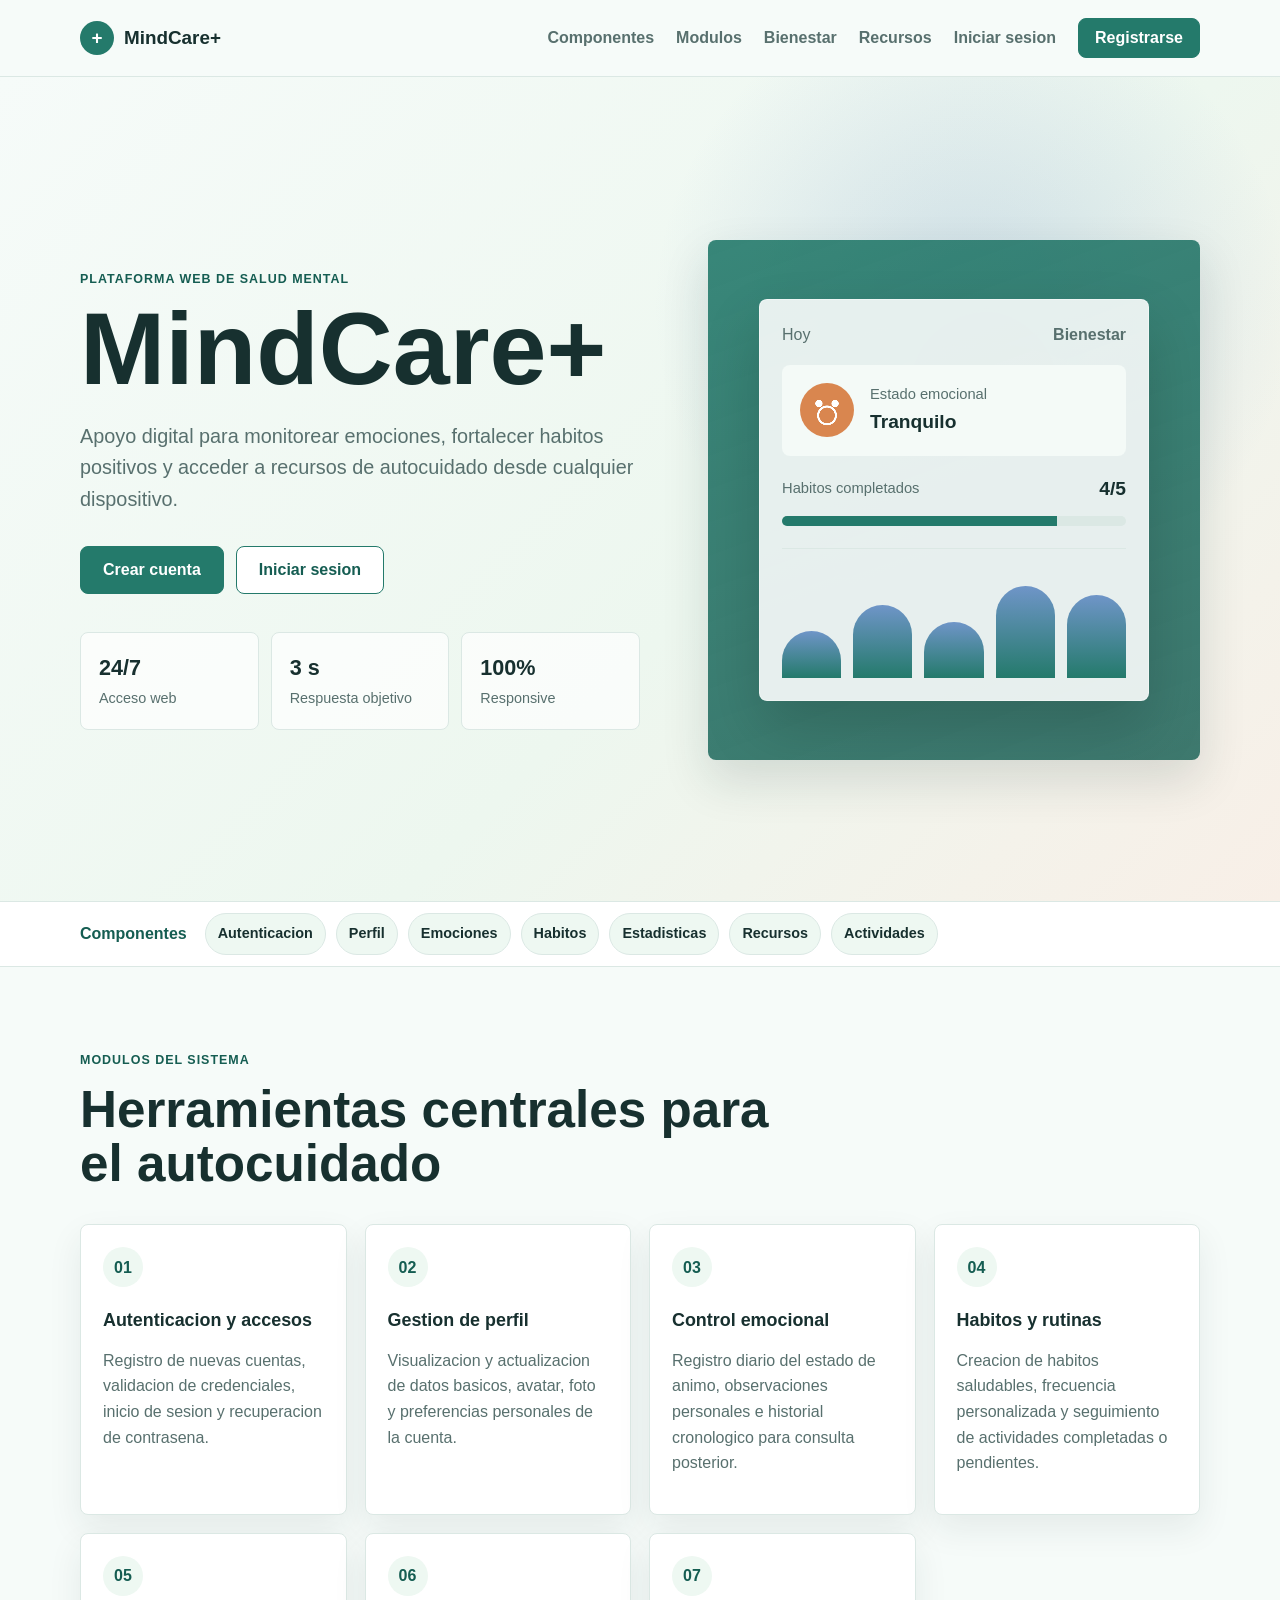
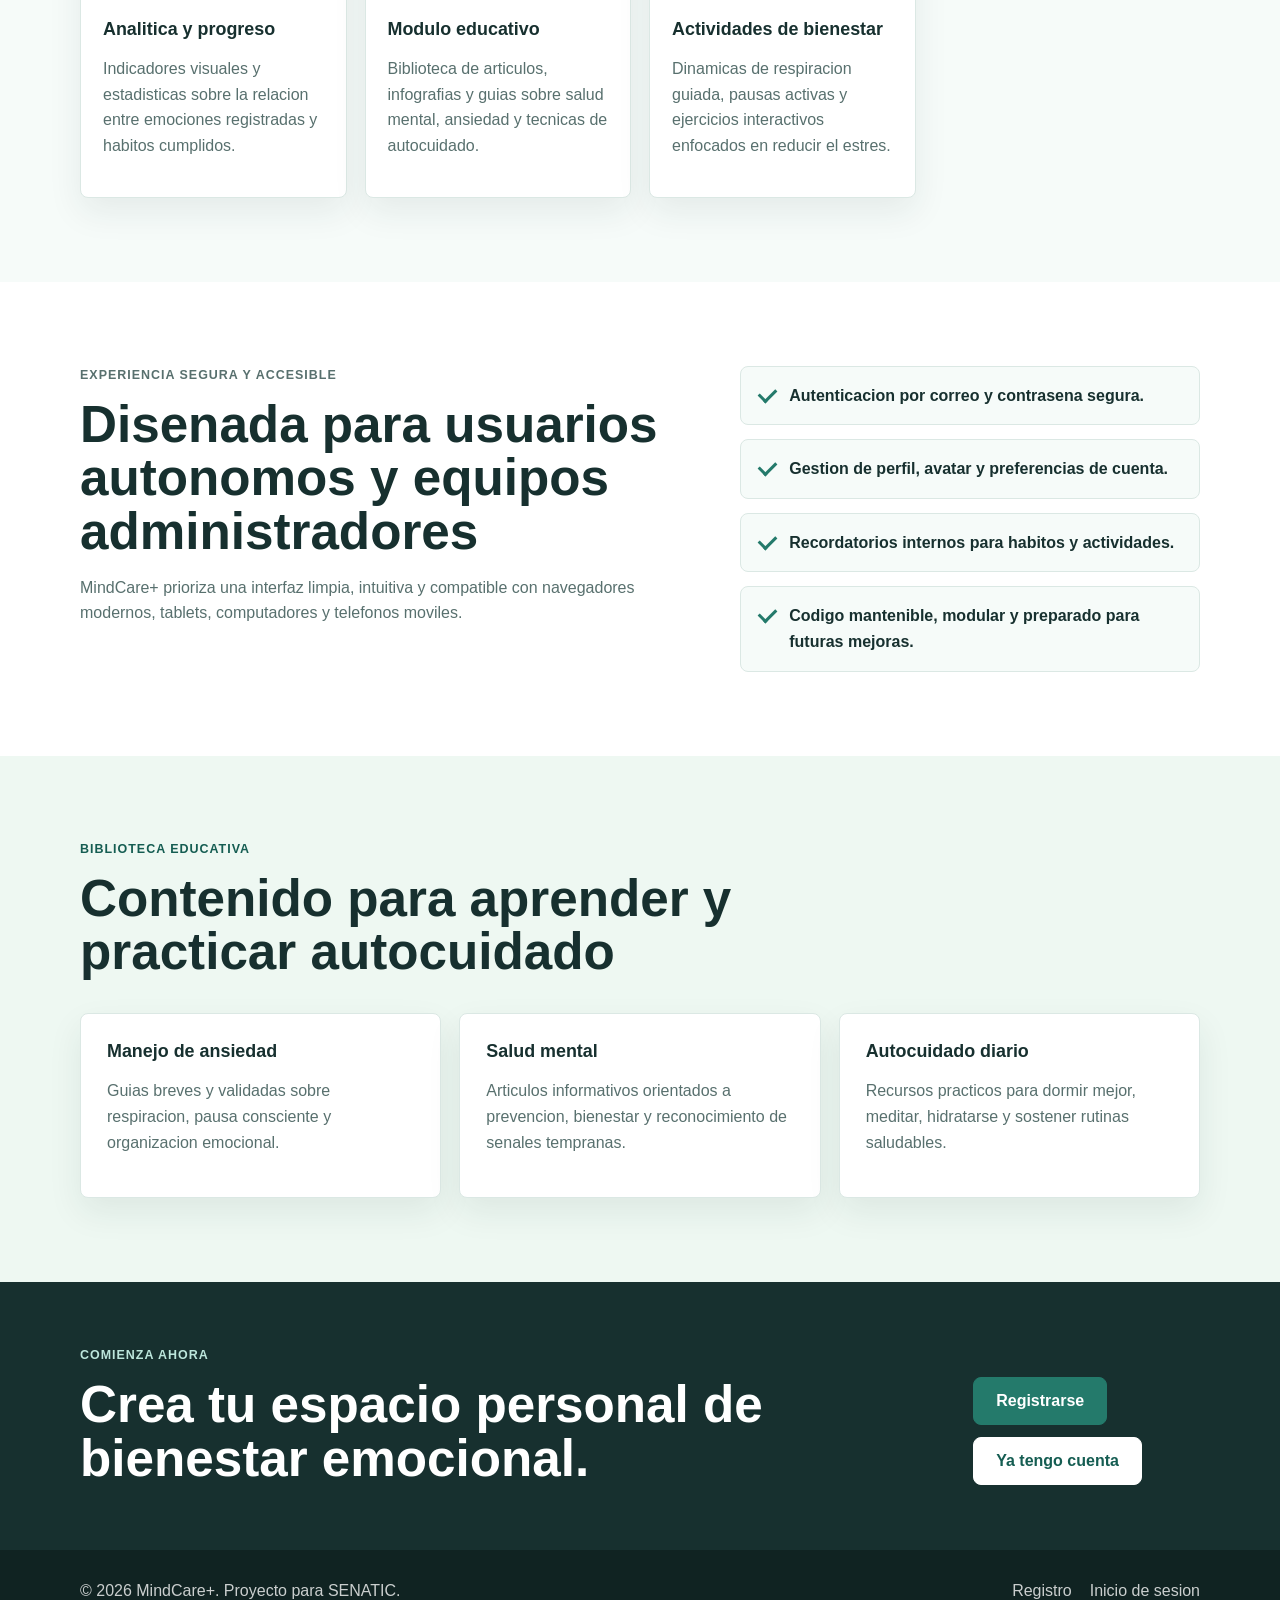
==== index.html @ 7b3a428c "initial commited" ====
<!DOCTYPE html>
<html lang="es">
<head>
  <meta charset="UTF-8">
  <meta name="viewport" content="width=device-width, initial-scale=1.0">
  <meta name="description" content="MindCare+ es una plataforma web para seguimiento emocional, habitos saludables, actividades de bienestar y recursos educativos.">
  <title>MindCare+ | Bienestar emocional</title>
  <link rel="stylesheet" href="styles.css">
</head>
<body>
  <a class="skip-link" href="#contenido">Saltar al contenido principal</a>

  <header class="site-header">
    <nav class="nav container" aria-label="Navegacion principal">
      <a class="brand" href="index.html" aria-label="MindCare+ inicio">
        <span class="brand-mark" aria-hidden="true">+</span>
        <span>MindCare+</span>
      </a>

      <button class="nav-toggle" type="button" aria-expanded="false" aria-controls="nav-menu">
        <span class="sr-only">Abrir menu</span>
        <span aria-hidden="true"></span>
        <span aria-hidden="true"></span>
        <span aria-hidden="true"></span>
      </button>

      <div class="nav-menu" id="nav-menu">
        <a href="#componentes">Componentes</a>
        <a href="#modulos">Modulos</a>
        <a href="#bienestar">Bienestar</a>
        <a href="#recursos">Recursos</a>
        <a class="nav-login" href="login.html">Iniciar sesion</a>
        <a class="button button-small" href="registro.html">Registrarse</a>
      </div>
    </nav>
  </header>

  <main id="contenido">
    <section class="hero">
      <div class="container hero-grid">
        <div class="hero-copy">
          <p class="eyebrow">Plataforma web de salud mental</p>
          <h1>MindCare+</h1>
          <p class="hero-lead">Apoyo digital para monitorear emociones, fortalecer habitos positivos y acceder a recursos de autocuidado desde cualquier dispositivo.</p>
          <div class="hero-actions" aria-label="Acciones principales">
            <a class="button" href="registro.html">Crear cuenta</a>
            <a class="button button-secondary" href="login.html">Iniciar sesion</a>
          </div>
          <dl class="trust-list" aria-label="Caracteristicas clave">
            <div>
              <dt>24/7</dt>
              <dd>Acceso web</dd>
            </div>
            <div>
              <dt>3 s</dt>
              <dd>Respuesta objetivo</dd>
            </div>
            <div>
              <dt>100%</dt>
              <dd>Responsive</dd>
            </div>
          </dl>
        </div>

        <div class="hero-visual" role="img" aria-label="Panel de seguimiento emocional y habitos saludables de MindCare+">
          <div class="wellness-panel">
            <div class="panel-top">
              <span>Hoy</span>
              <strong>Bienestar</strong>
            </div>
            <div class="mood-card">
              <span class="mood-icon" aria-hidden="true"></span>
              <div>
                <p>Estado emocional</p>
                <strong>Tranquilo</strong>
              </div>
            </div>
            <div class="progress-block">
              <div>
                <span>Habitos completados</span>
                <strong>4/5</strong>
              </div>
              <div class="progress-track" aria-hidden="true">
                <span></span>
              </div>
            </div>
            <div class="mini-chart" aria-hidden="true">
              <span style="height: 42%"></span>
              <span style="height: 65%"></span>
              <span style="height: 50%"></span>
              <span style="height: 82%"></span>
              <span style="height: 74%"></span>
            </div>
          </div>
        </div>
      </div>
    </section>

    <section class="component-bar" aria-label="Navegacion a componentes">
      <div class="container component-bar-inner">
        <strong>Componentes</strong>
        <nav aria-label="Enlaces a componentes del sistema">
          <a href="#autenticacion">Autenticacion</a>
          <a href="#perfil">Perfil</a>
          <a href="#emociones">Emociones</a>
          <a href="#habitos">Habitos</a>
          <a href="#estadisticas">Estadisticas</a>
          <a href="#componente-recursos">Recursos</a>
          <a href="#actividades">Actividades</a>
        </nav>
      </div>
    </section>

    <section class="section" id="modulos" aria-labelledby="modulos-title">
      <div class="container">
        <div class="section-heading">
          <p class="eyebrow">Modulos del sistema</p>
          <h2 id="modulos-title">Herramientas centrales para el autocuidado</h2>
        </div>

        <div class="feature-grid" id="componentes">
          <article class="feature-card" id="autenticacion">
            <span class="feature-icon" aria-hidden="true">01</span>
            <h3>Autenticacion y accesos</h3>
            <p>Registro de nuevas cuentas, validacion de credenciales, inicio de sesion y recuperacion de contrasena.</p>
          </article>
          <article class="feature-card" id="perfil">
            <span class="feature-icon" aria-hidden="true">02</span>
            <h3>Gestion de perfil</h3>
            <p>Visualizacion y actualizacion de datos basicos, avatar, foto y preferencias personales de la cuenta.</p>
          </article>
          <article class="feature-card" id="emociones">
            <span class="feature-icon" aria-hidden="true">03</span>
            <h3>Control emocional</h3>
            <p>Registro diario del estado de animo, observaciones personales e historial cronologico para consulta posterior.</p>
          </article>
          <article class="feature-card" id="habitos">
            <span class="feature-icon" aria-hidden="true">04</span>
            <h3>Habitos y rutinas</h3>
            <p>Creacion de habitos saludables, frecuencia personalizada y seguimiento de actividades completadas o pendientes.</p>
          </article>
          <article class="feature-card" id="estadisticas">
            <span class="feature-icon" aria-hidden="true">05</span>
            <h3>Analitica y progreso</h3>
            <p>Indicadores visuales y estadisticas sobre la relacion entre emociones registradas y habitos cumplidos.</p>
          </article>
          <article class="feature-card" id="componente-recursos">
            <span class="feature-icon" aria-hidden="true">06</span>
            <h3>Modulo educativo</h3>
            <p>Biblioteca de articulos, infografias y guias sobre salud mental, ansiedad y tecnicas de autocuidado.</p>
          </article>
          <article class="feature-card" id="actividades">
            <span class="feature-icon" aria-hidden="true">07</span>
            <h3>Actividades de bienestar</h3>
            <p>Dinamicas de respiracion guiada, pausas activas y ejercicios interactivos enfocados en reducir el estres.</p>
          </article>
        </div>
      </div>
    </section>

    <section class="section split-section" id="bienestar" aria-labelledby="bienestar-title">
      <div class="container split-grid">
        <div>
          <p class="eyebrow">Experiencia segura y accesible</p>
          <h2 id="bienestar-title">Disenada para usuarios autonomos y equipos administradores</h2>
          <p>MindCare+ prioriza una interfaz limpia, intuitiva y compatible con navegadores modernos, tablets, computadores y telefonos moviles.</p>
        </div>

        <ul class="check-list">
          <li>Autenticacion por correo y contrasena segura.</li>
          <li>Gestion de perfil, avatar y preferencias de cuenta.</li>
          <li>Recordatorios internos para habitos y actividades.</li>
          <li>Codigo mantenible, modular y preparado para futuras mejoras.</li>
        </ul>
      </div>
    </section>

    <section class="section resources-section" id="recursos" aria-labelledby="recursos-title">
      <div class="container">
        <div class="section-heading">
          <p class="eyebrow">Biblioteca educativa</p>
          <h2 id="recursos-title">Contenido para aprender y practicar autocuidado</h2>
        </div>

        <div class="resource-grid">
          <article>
            <h3>Manejo de ansiedad</h3>
            <p>Guias breves y validadas sobre respiracion, pausa consciente y organizacion emocional.</p>
          </article>
          <article>
            <h3>Salud mental</h3>
            <p>Articulos informativos orientados a prevencion, bienestar y reconocimiento de senales tempranas.</p>
          </article>
          <article>
            <h3>Autocuidado diario</h3>
            <p>Recursos practicos para dormir mejor, meditar, hidratarse y sostener rutinas saludables.</p>
          </article>
        </div>
      </div>
    </section>

    <section class="cta-section" aria-labelledby="cta-title">
      <div class="container cta-inner">
        <div>
          <p class="eyebrow">Comienza ahora</p>
          <h2 id="cta-title">Crea tu espacio personal de bienestar emocional.</h2>
        </div>
        <div class="cta-actions">
          <a class="button" href="registro.html">Registrarse</a>
          <a class="button button-secondary" href="login.html">Ya tengo cuenta</a>
        </div>
      </div>
    </section>
  </main>

  <footer class="site-footer">
    <div class="container footer-inner">
      <p>&copy; <span id="year">2026</span> MindCare+. Proyecto para SENATIC.</p>
      <nav aria-label="Enlaces secundarios">
        <a href="registro.html">Registro</a>
        <a href="login.html">Inicio de sesion</a>
      </nav>
    </div>
  </footer>

  <script src="script.js"></script>
</body>
</html>
---- styles.css ----
:root {
  --bg: #f6fbf9;
  --surface: #ffffff;
  --surface-soft: #eef8f2;
  --ink: #17302f;
  --muted: #58706e;
  --primary: #247a6b;
  --primary-dark: #155d52;
  --accent: #d9864f;
  --blue: #6f95c8;
  --line: #dbe8e4;
  --shadow: 0 20px 48px rgba(23, 48, 47, 0.14);
  --radius: 8px;
  --max: 1120px;
}

* {
  box-sizing: border-box;
}

html {
  scroll-behavior: smooth;
  scroll-padding-top: 132px;
}

body {
  margin: 0;
  background: var(--bg);
  color: var(--ink);
  font-family: Arial, Helvetica, sans-serif;
  line-height: 1.6;
}

body.nav-open {
  overflow: hidden;
}

img,
svg {
  display: block;
  max-width: 100%;
}

a {
  color: inherit;
  text-decoration: none;
}

a:focus-visible,
button:focus-visible,
input:focus-visible {
  outline: 3px solid rgba(217, 134, 79, 0.65);
  outline-offset: 3px;
}

.container {
  width: min(100% - 32px, var(--max));
  margin-inline: auto;
}

.skip-link {
  position: absolute;
  left: 16px;
  top: -80px;
  z-index: 100;
  background: var(--ink);
  color: #fff;
  padding: 10px 14px;
  border-radius: var(--radius);
}

.skip-link:focus {
  top: 16px;
}

.sr-only {
  position: absolute;
  width: 1px;
  height: 1px;
  padding: 0;
  margin: -1px;
  overflow: hidden;
  clip: rect(0, 0, 0, 0);
  white-space: nowrap;
  border: 0;
}

.site-header {
  position: sticky;
  top: 0;
  z-index: 20;
  background: rgba(246, 251, 249, 0.92);
  border-bottom: 1px solid var(--line);
  backdrop-filter: blur(14px);
}

.nav {
  min-height: 76px;
  display: flex;
  align-items: center;
  justify-content: space-between;
  gap: 24px;
}

.brand {
  display: inline-flex;
  align-items: center;
  gap: 10px;
  font-size: 1.18rem;
  font-weight: 800;
  letter-spacing: 0;
}

.brand-mark {
  width: 34px;
  height: 34px;
  display: grid;
  place-items: center;
  border-radius: 50%;
  background: var(--primary);
  color: #fff;
  font-weight: 800;
}

.nav-menu {
  display: flex;
  align-items: center;
  gap: 22px;
  color: var(--muted);
  font-weight: 700;
}

.nav-menu a:hover {
  color: var(--primary-dark);
}

.nav-toggle {
  display: none;
  width: 44px;
  height: 44px;
  border: 1px solid var(--line);
  border-radius: var(--radius);
  background: var(--surface);
  padding: 10px;
}

.nav-toggle span:not(.sr-only) {
  display: block;
  height: 2px;
  margin: 5px 0;
  background: var(--ink);
}

.button {
  display: inline-flex;
  align-items: center;
  justify-content: center;
  min-height: 48px;
  padding: 0 22px;
  border: 1px solid var(--primary);
  border-radius: var(--radius);
  background: var(--primary);
  color: #fff;
  font-weight: 800;
  line-height: 1;
  cursor: pointer;
  transition: transform 180ms ease, box-shadow 180ms ease, background 180ms ease;
}

.button:hover {
  background: var(--primary-dark);
  transform: translateY(-1px);
  box-shadow: 0 10px 24px rgba(36, 122, 107, 0.22);
}

.button-small {
  min-height: 40px;
  padding-inline: 16px;
}

.button-secondary {
  background: #fff;
  color: var(--primary-dark);
}

.button-secondary:hover {
  background: var(--surface-soft);
}

.hero {
  min-height: calc(100vh - 76px);
  display: flex;
  align-items: center;
  padding: 64px 0 42px;
  background:
    radial-gradient(circle at 76% 28%, rgba(111, 149, 200, 0.26), transparent 28%),
    linear-gradient(135deg, #f6fbf9 0%, #edf7ef 58%, #f8efe7 100%);
}

.hero-grid {
  display: grid;
  grid-template-columns: minmax(0, 1fr) minmax(320px, 0.86fr);
  align-items: center;
  gap: 56px;
}

.eyebrow {
  margin: 0 0 12px;
  color: var(--primary-dark);
  font-size: 0.78rem;
  font-weight: 900;
  letter-spacing: 0.08em;
  text-transform: uppercase;
}

h1,
h2,
h3,
p {
  overflow-wrap: anywhere;
}

h1 {
  margin: 0;
  font-size: clamp(3rem, 8vw, 6.5rem);
  line-height: 0.92;
  letter-spacing: 0;
}

h2 {
  margin: 0;
  font-size: clamp(2rem, 4vw, 3.2rem);
  line-height: 1.05;
  letter-spacing: 0;
}

h3 {
  margin: 0 0 10px;
  font-size: 1.12rem;
  line-height: 1.25;
  letter-spacing: 0;
}

.hero-lead {
  max-width: 620px;
  margin: 24px 0 0;
  color: var(--muted);
  font-size: clamp(1.05rem, 2vw, 1.24rem);
}

.hero-actions,
.cta-actions {
  display: flex;
  flex-wrap: wrap;
  gap: 12px;
  margin-top: 30px;
}

.trust-list {
  display: grid;
  grid-template-columns: repeat(3, minmax(0, 1fr));
  gap: 12px;
  max-width: 560px;
  margin: 38px 0 0;
}

.trust-list div {
  padding: 18px;
  border: 1px solid var(--line);
  border-radius: var(--radius);
  background: rgba(255, 255, 255, 0.7);
}

.trust-list dt {
  font-size: 1.35rem;
  font-weight: 900;
}

.trust-list dd {
  margin: 2px 0 0;
  color: var(--muted);
  font-size: 0.9rem;
}

.hero-visual {
  min-height: 520px;
  display: grid;
  place-items: center;
  border-radius: var(--radius);
  background:
    linear-gradient(160deg, rgba(36, 122, 107, 0.9), rgba(21, 93, 82, 0.82)),
    url("data:image/svg+xml,%3Csvg xmlns='http://www.w3.org/2000/svg' viewBox='0 0 900 900'%3E%3Cpath fill='%23ffffff' fill-opacity='.14' d='M153 485c84 145 260 232 413 189 148-42 239-200 186-333C701 212 527 146 370 196 209 247 73 348 153 485Z'/%3E%3Cpath fill='%23d9864f' fill-opacity='.25' d='M526 135c61 29 94 99 73 157-21 59-94 98-158 76-65-22-106-102-80-163 25-60 105-99 165-70Z'/%3E%3C/svg%3E");
  background-size: cover;
  box-shadow: var(--shadow);
  overflow: hidden;
}

.component-bar {
  position: sticky;
  top: 76px;
  z-index: 15;
  border-block: 1px solid var(--line);
  background: rgba(255, 255, 255, 0.94);
  backdrop-filter: blur(12px);
}

.component-bar-inner {
  display: flex;
  align-items: center;
  gap: 18px;
  min-height: 64px;
}

.component-bar strong {
  color: var(--primary-dark);
  white-space: nowrap;
}

.component-bar nav {
  display: flex;
  align-items: center;
  gap: 10px;
  overflow-x: auto;
  padding: 10px 0;
  scrollbar-width: thin;
}

.component-bar a {
  flex: 0 0 auto;
  padding: 8px 12px;
  border: 1px solid var(--line);
  border-radius: 999px;
  background: var(--surface-soft);
  color: var(--ink);
  font-size: 0.9rem;
  font-weight: 800;
}

.component-bar a:hover {
  border-color: rgba(36, 122, 107, 0.35);
  background: #fff;
  color: var(--primary-dark);
}

.wellness-panel {
  width: min(86%, 390px);
  padding: 22px;
  border: 1px solid rgba(255, 255, 255, 0.38);
  border-radius: var(--radius);
  background: rgba(255, 255, 255, 0.88);
  box-shadow: 0 28px 60px rgba(0, 0, 0, 0.16);
}

.panel-top,
.mood-card,
.progress-block > div:first-child {
  display: flex;
  align-items: center;
  justify-content: space-between;
  gap: 16px;
}

.panel-top {
  margin-bottom: 18px;
  color: var(--muted);
}

.mood-card {
  justify-content: flex-start;
  padding: 18px;
  border-radius: var(--radius);
  background: #f4faf7;
}

.mood-card p,
.progress-block span {
  margin: 0;
  color: var(--muted);
  font-size: 0.92rem;
}

.mood-card strong,
.progress-block strong {
  color: var(--ink);
  font-size: 1.2rem;
}

.mood-icon {
  width: 54px;
  height: 54px;
  flex: 0 0 auto;
  border-radius: 50%;
  background:
    radial-gradient(circle at 35% 38%, #fff 0 7%, transparent 8%),
    radial-gradient(circle at 65% 38%, #fff 0 7%, transparent 8%),
    radial-gradient(circle at 50% 60%, transparent 0 18%, #fff 19% 23%, transparent 24%),
    var(--accent);
}

.progress-block {
  margin-top: 18px;
}

.progress-track {
  height: 10px;
  margin-top: 12px;
  border-radius: 999px;
  background: #dbe8e4;
  overflow: hidden;
}

.progress-track span {
  display: block;
  width: 80%;
  height: 100%;
  background: var(--primary);
}

.mini-chart {
  height: 130px;
  display: grid;
  grid-template-columns: repeat(5, 1fr);
  align-items: end;
  gap: 12px;
  margin-top: 22px;
  padding-top: 16px;
  border-top: 1px solid var(--line);
}

.mini-chart span {
  border-radius: 999px 999px 4px 4px;
  background: linear-gradient(180deg, var(--blue), var(--primary));
}

.section {
  padding: 84px 0;
}

.section-heading {
  max-width: 720px;
  margin-bottom: 34px;
}

.feature-grid,
.resource-grid {
  display: grid;
  grid-template-columns: repeat(4, minmax(0, 1fr));
  gap: 18px;
}

.feature-card,
#componentes,
#autenticacion,
#perfil,
#emociones,
#habitos,
#estadisticas,
#componente-recursos,
#actividades,
#recursos {
  scroll-margin-top: 156px;
}

.feature-card,
.resource-grid article,
.auth-card {
  border: 1px solid var(--line);
  border-radius: var(--radius);
  background: var(--surface);
  box-shadow: 0 14px 34px rgba(23, 48, 47, 0.08);
}

.feature-card {
  padding: 22px;
}

.feature-card p,
.resource-grid p,
.split-grid p,
.auth-alt {
  color: var(--muted);
}

.feature-icon {
  display: inline-grid;
  place-items: center;
  width: 40px;
  height: 40px;
  margin-bottom: 22px;
  border-radius: 50%;
  background: var(--surface-soft);
  color: var(--primary-dark);
  font-weight: 900;
}

.split-section {
  background: #fff;
}

.split-grid {
  display: grid;
  grid-template-columns: minmax(0, 0.92fr) minmax(280px, 0.7fr);
  gap: 56px;
  align-items: start;
}

.check-list {
  display: grid;
  gap: 14px;
  margin: 0;
  padding: 0;
  list-style: none;
}

.check-list li {
  position: relative;
  padding: 16px 16px 16px 48px;
  border: 1px solid var(--line);
  border-radius: var(--radius);
  background: var(--bg);
  font-weight: 700;
}

.check-list li::before {
  content: "";
  position: absolute;
  left: 18px;
  top: 21px;
  width: 14px;
  height: 8px;
  border-left: 3px solid var(--primary);
  border-bottom: 3px solid var(--primary);
  transform: rotate(-45deg);
}

.resources-section {
  background: var(--surface-soft);
}

.resource-grid {
  grid-template-columns: repeat(3, minmax(0, 1fr));
}

.resource-grid article {
  padding: 26px;
}

.cta-section {
  padding: 64px 0;
  background: var(--ink);
  color: #fff;
}

.cta-inner {
  display: flex;
  align-items: center;
  justify-content: space-between;
  gap: 24px;
}

.cta-section .eyebrow {
  color: #bce6dc;
}

.cta-section .button-secondary {
  border-color: #fff;
}

.site-footer {
  padding: 28px 0;
  background: #102322;
  color: rgba(255, 255, 255, 0.78);
}

.footer-inner {
  display: flex;
  justify-content: space-between;
  gap: 18px;
  flex-wrap: wrap;
}

.footer-inner p {
  margin: 0;
}

.footer-inner nav {
  display: flex;
  gap: 18px;
}

.auth-page {
  min-height: 100vh;
  display: grid;
  place-items: center;
  padding: 32px 16px;
  background:
    radial-gradient(circle at 20% 20%, rgba(217, 134, 79, 0.2), transparent 26%),
    linear-gradient(135deg, #f6fbf9, #e9f6f2);
}

.auth-card {
  width: min(100%, 460px);
  padding: 30px;
}

.auth-brand {
  margin-bottom: 28px;
}

.auth-card h1 {
  font-size: 2.2rem;
  line-height: 1.1;
  margin-bottom: 22px;
}

.auth-form {
  display: grid;
  gap: 10px;
}

.auth-form label {
  font-weight: 800;
}

.auth-form input {
  width: 100%;
  min-height: 48px;
  margin-bottom: 8px;
  border: 1px solid var(--line);
  border-radius: var(--radius);
  padding: 0 14px;
  color: var(--ink);
  font: inherit;
}

.auth-form input[aria-invalid="true"] {
  border-color: #b3473d;
  background: #fff7f6;
}

.form-message {
  min-height: 24px;
  margin: 4px 0 0;
  color: var(--primary-dark);
  font-weight: 700;
}

.form-message.is-error {
  color: #b3473d;
}

.auth-alt {
  margin: 22px 0 0;
}

.auth-alt a {
  color: var(--primary-dark);
  font-weight: 900;
  text-decoration: underline;
  text-underline-offset: 4px;
}

@media (max-width: 900px) {
  .nav-toggle {
    display: block;
  }

  .nav-menu {
    position: fixed;
    inset: 76px 16px auto;
    display: grid;
    gap: 8px;
    padding: 18px;
    border: 1px solid var(--line);
    border-radius: var(--radius);
    background: #fff;
    box-shadow: var(--shadow);
    transform: translateY(-18px);
    opacity: 0;
    pointer-events: none;
    transition: transform 180ms ease, opacity 180ms ease;
  }

  .nav-menu a {
    padding: 12px;
  }

  .nav-menu.is-open {
    transform: translateY(0);
    opacity: 1;
    pointer-events: auto;
  }

  .component-bar {
    top: 76px;
  }

  .component-bar-inner {
    align-items: flex-start;
    flex-direction: column;
    gap: 4px;
    padding-block: 10px;
  }

  .component-bar nav {
    width: 100%;
  }

  .hero {
    min-height: auto;
    padding-top: 48px;
  }

  .hero-grid,
  .split-grid {
    grid-template-columns: 1fr;
  }

  .hero-visual {
    min-height: 420px;
  }

  .feature-grid {
    grid-template-columns: repeat(2, minmax(0, 1fr));
  }
}

@media (max-width: 640px) {
  .container {
    width: min(100% - 24px, var(--max));
  }

  .hero {
    padding: 36px 0 24px;
  }

  .hero-grid {
    gap: 32px;
  }

  .trust-list,
  .feature-grid,
  .resource-grid {
    grid-template-columns: 1fr;
  }

  .hero-actions,
  .cta-actions,
  .cta-inner,
  .footer-inner {
    align-items: stretch;
    flex-direction: column;
  }

  .button {
    width: 100%;
  }

  .hero-visual {
    min-height: 360px;
  }

  .wellness-panel {
    width: calc(100% - 28px);
  }

  .section {
    padding: 58px 0;
  }

  .auth-card {
    padding: 24px 18px;
  }
}
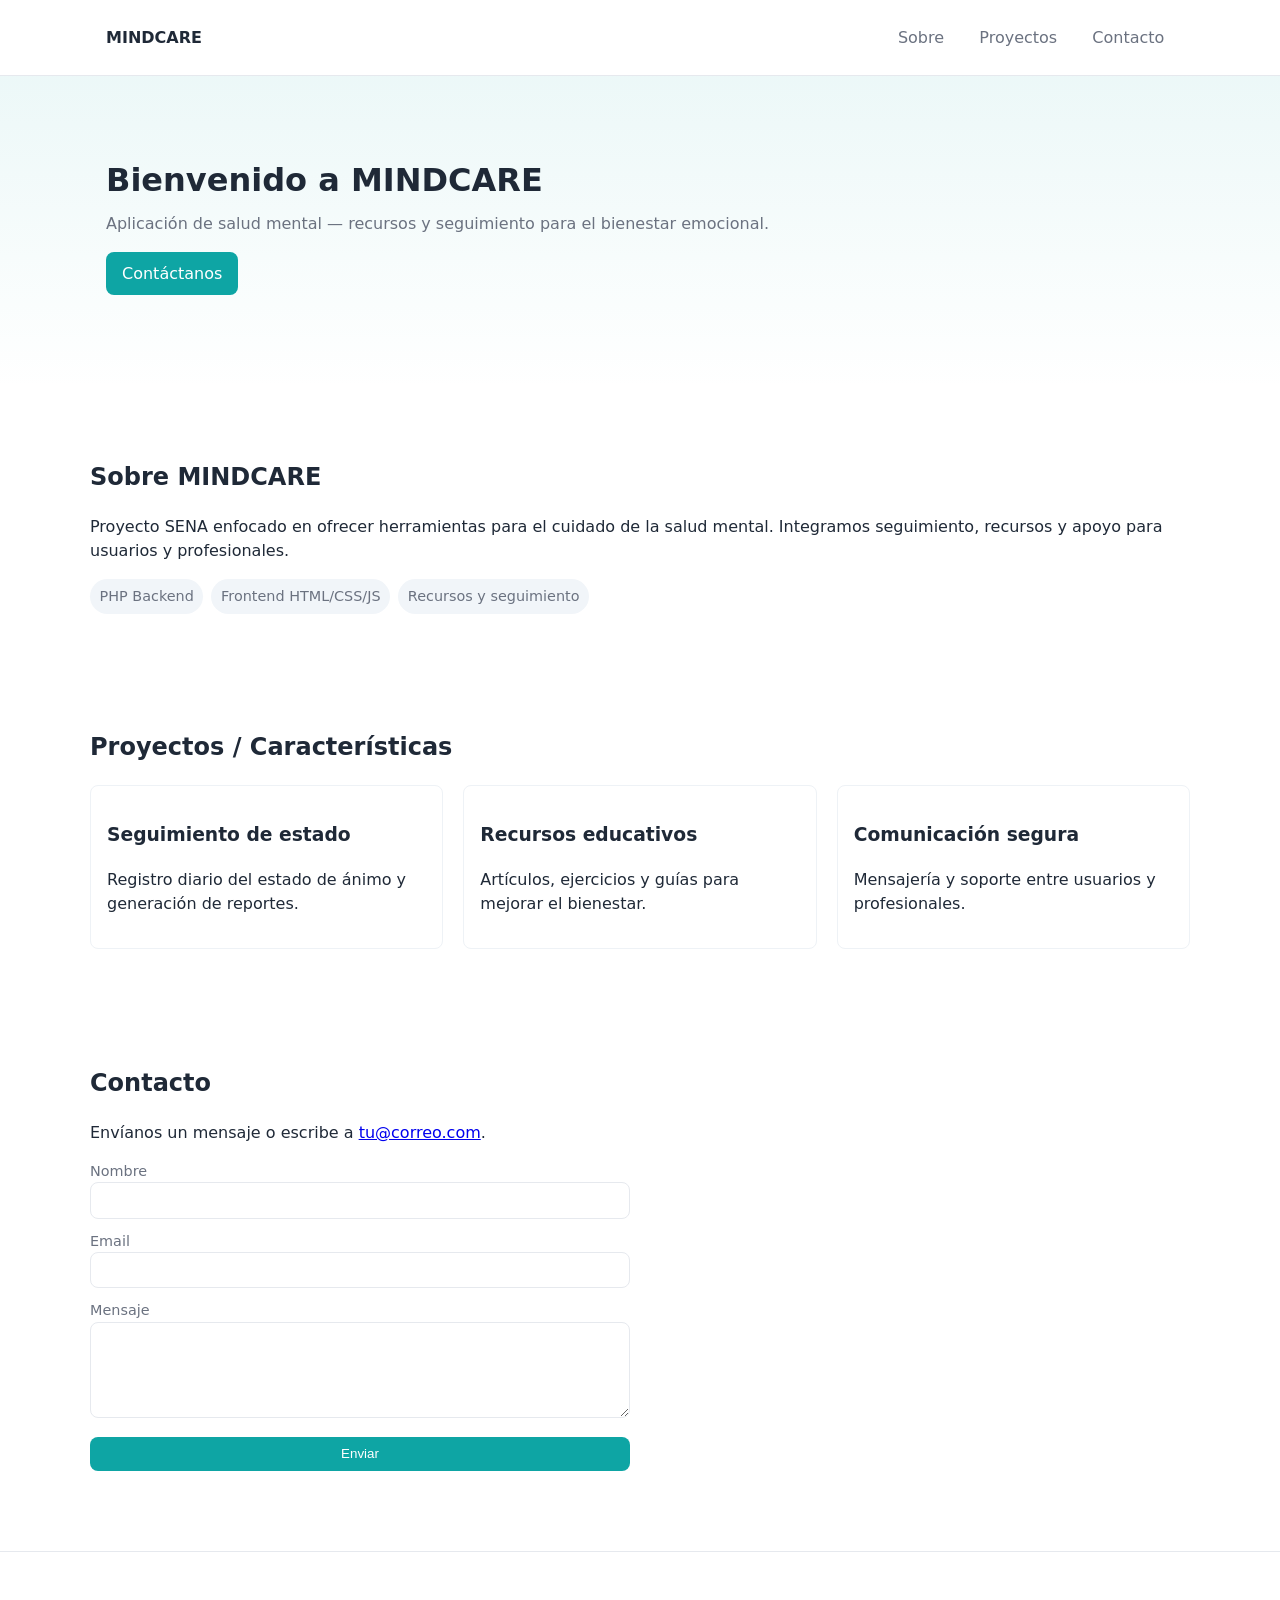
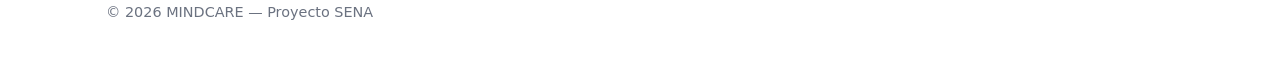
==== commit 19cbccbb: "Añadir plantilla de sitio estático" ====
--- a/index.html
+++ b/index.html
@@ -1,225 +1,87 @@
-<!DOCTYPE html>
+<!doctype html>
 <html lang="es">
 <head>
-  <meta charset="UTF-8">
-  <meta name="viewport" content="width=device-width, initial-scale=1.0">
-  <meta name="description" content="MindCare+ es una plataforma web para seguimiento emocional, habitos saludables, actividades de bienestar y recursos educativos.">
-  <title>MindCare+ | Bienestar emocional</title>
+  <meta charset="utf-8" />
+  <meta name="viewport" content="width=device-width,initial-scale=1" />
+  <title>MINDCARE — Sitio</title>
+  <meta name="description" content="Página de MINDCARE — Aplicación de salud mental" />
   <link rel="stylesheet" href="styles.css">
 </head>
 <body>
-  <a class="skip-link" href="#contenido">Saltar al contenido principal</a>
-
   <header class="site-header">
-    <nav class="nav container" aria-label="Navegacion principal">
-      <a class="brand" href="index.html" aria-label="MindCare+ inicio">
-        <span class="brand-mark" aria-hidden="true">+</span>
-        <span>MindCare+</span>
-      </a>
-
-      <button class="nav-toggle" type="button" aria-expanded="false" aria-controls="nav-menu">
-        <span class="sr-only">Abrir menu</span>
-        <span aria-hidden="true"></span>
-        <span aria-hidden="true"></span>
-        <span aria-hidden="true"></span>
-      </button>
-
-      <div class="nav-menu" id="nav-menu">
-        <a href="#componentes">Componentes</a>
-        <a href="#modulos">Modulos</a>
-        <a href="#bienestar">Bienestar</a>
-        <a href="#recursos">Recursos</a>
-        <a class="nav-login" href="login.html">Iniciar sesion</a>
-        <a class="button button-small" href="registro.html">Registrarse</a>
-      </div>
-    </nav>
+    <div class="container header-inner">
+      <a class="logo" href="#">MINDCARE</a>
+      <button class="nav-toggle" aria-label="Abrir menú" id="navToggle">☰</button>
+      <nav class="nav" id="nav">
+        <a href="#about">Sobre</a>
+        <a href="#work">Proyectos</a>
+        <a href="#contact">Contacto</a>
+      </nav>
+    </div>
   </header>
 
-  <main id="contenido">
+  <main>
     <section class="hero">
-      <div class="container hero-grid">
-        <div class="hero-copy">
-          <p class="eyebrow">Plataforma web de salud mental</p>
-          <h1>MindCare+</h1>
-          <p class="hero-lead">Apoyo digital para monitorear emociones, fortalecer habitos positivos y acceder a recursos de autocuidado desde cualquier dispositivo.</p>
-          <div class="hero-actions" aria-label="Acciones principales">
-            <a class="button" href="registro.html">Crear cuenta</a>
-            <a class="button button-secondary" href="login.html">Iniciar sesion</a>
-          </div>
-          <dl class="trust-list" aria-label="Caracteristicas clave">
-            <div>
-              <dt>24/7</dt>
-              <dd>Acceso web</dd>
-            </div>
-            <div>
-              <dt>3 s</dt>
-              <dd>Respuesta objetivo</dd>
-            </div>
-            <div>
-              <dt>100%</dt>
-              <dd>Responsive</dd>
-            </div>
-          </dl>
-        </div>
-
-        <div class="hero-visual" role="img" aria-label="Panel de seguimiento emocional y habitos saludables de MindCare+">
-          <div class="wellness-panel">
-            <div class="panel-top">
-              <span>Hoy</span>
-              <strong>Bienestar</strong>
-            </div>
-            <div class="mood-card">
-              <span class="mood-icon" aria-hidden="true"></span>
-              <div>
-                <p>Estado emocional</p>
-                <strong>Tranquilo</strong>
-              </div>
-            </div>
-            <div class="progress-block">
-              <div>
-                <span>Habitos completados</span>
-                <strong>4/5</strong>
-              </div>
-              <div class="progress-track" aria-hidden="true">
-                <span></span>
-              </div>
-            </div>
-            <div class="mini-chart" aria-hidden="true">
-              <span style="height: 42%"></span>
-              <span style="height: 65%"></span>
-              <span style="height: 50%"></span>
-              <span style="height: 82%"></span>
-              <span style="height: 74%"></span>
-            </div>
-          </div>
-        </div>
+      <div class="container">
+        <h1>Bienvenido a MINDCARE</h1>
+        <p>Aplicación de salud mental — recursos y seguimiento para el bienestar emocional.</p>
+        <p><a class="btn" href="#contact">Contáctanos</a></p>
       </div>
     </section>
 
-    <section class="component-bar" aria-label="Navegacion a componentes">
-      <div class="container component-bar-inner">
-        <strong>Componentes</strong>
-        <nav aria-label="Enlaces a componentes del sistema">
-          <a href="#autenticacion">Autenticacion</a>
-          <a href="#perfil">Perfil</a>
-          <a href="#emociones">Emociones</a>
-          <a href="#habitos">Habitos</a>
-          <a href="#estadisticas">Estadisticas</a>
-          <a href="#componente-recursos">Recursos</a>
-          <a href="#actividades">Actividades</a>
-        </nav>
+    <section id="about" class="section container">
+      <h2>Sobre MINDCARE</h2>
+      <p>Proyecto SENA enfocado en ofrecer herramientas para el cuidado de la salud mental. Integramos seguimiento, recursos y apoyo para usuarios y profesionales.</p>
+      <ul class="skills">
+        <li>PHP Backend</li>
+        <li>Frontend HTML/CSS/JS</li>
+        <li>Recursos y seguimiento</li>
+      </ul>
+    </section>
+
+    <section id="work" class="section container">
+      <h2>Proyectos / Características</h2>
+      <div class="grid">
+        <article class="card">
+          <h3>Seguimiento de estado</h3>
+          <p>Registro diario del estado de ánimo y generación de reportes.</p>
+        </article>
+        <article class="card">
+          <h3>Recursos educativos</h3>
+          <p>Artículos, ejercicios y guías para mejorar el bienestar.</p>
+        </article>
+        <article class="card">
+          <h3>Comunicación segura</h3>
+          <p>Mensajería y soporte entre usuarios y profesionales.</p>
+        </article>
       </div>
     </section>
 
-    <section class="section" id="modulos" aria-labelledby="modulos-title">
-      <div class="container">
-        <div class="section-heading">
-          <p class="eyebrow">Modulos del sistema</p>
-          <h2 id="modulos-title">Herramientas centrales para el autocuidado</h2>
-        </div>
-
-        <div class="feature-grid" id="componentes">
-          <article class="feature-card" id="autenticacion">
-            <span class="feature-icon" aria-hidden="true">01</span>
-            <h3>Autenticacion y accesos</h3>
-            <p>Registro de nuevas cuentas, validacion de credenciales, inicio de sesion y recuperacion de contrasena.</p>
-          </article>
-          <article class="feature-card" id="perfil">
-            <span class="feature-icon" aria-hidden="true">02</span>
-            <h3>Gestion de perfil</h3>
-            <p>Visualizacion y actualizacion de datos basicos, avatar, foto y preferencias personales de la cuenta.</p>
-          </article>
-          <article class="feature-card" id="emociones">
-            <span class="feature-icon" aria-hidden="true">03</span>
-            <h3>Control emocional</h3>
-            <p>Registro diario del estado de animo, observaciones personales e historial cronologico para consulta posterior.</p>
-          </article>
-          <article class="feature-card" id="habitos">
-            <span class="feature-icon" aria-hidden="true">04</span>
-            <h3>Habitos y rutinas</h3>
-            <p>Creacion de habitos saludables, frecuencia personalizada y seguimiento de actividades completadas o pendientes.</p>
-          </article>
-          <article class="feature-card" id="estadisticas">
-            <span class="feature-icon" aria-hidden="true">05</span>
-            <h3>Analitica y progreso</h3>
-            <p>Indicadores visuales y estadisticas sobre la relacion entre emociones registradas y habitos cumplidos.</p>
-          </article>
-          <article class="feature-card" id="componente-recursos">
-            <span class="feature-icon" aria-hidden="true">06</span>
-            <h3>Modulo educativo</h3>
-            <p>Biblioteca de articulos, infografias y guias sobre salud mental, ansiedad y tecnicas de autocuidado.</p>
-          </article>
-          <article class="feature-card" id="actividades">
-            <span class="feature-icon" aria-hidden="true">07</span>
-            <h3>Actividades de bienestar</h3>
-            <p>Dinamicas de respiracion guiada, pausas activas y ejercicios interactivos enfocados en reducir el estres.</p>
-          </article>
-        </div>
-      </div>
-    </section>
-
-    <section class="section split-section" id="bienestar" aria-labelledby="bienestar-title">
-      <div class="container split-grid">
-        <div>
-          <p class="eyebrow">Experiencia segura y accesible</p>
-          <h2 id="bienestar-title">Disenada para usuarios autonomos y equipos administradores</h2>
-          <p>MindCare+ prioriza una interfaz limpia, intuitiva y compatible con navegadores modernos, tablets, computadores y telefonos moviles.</p>
-        </div>
-
-        <ul class="check-list">
-          <li>Autenticacion por correo y contrasena segura.</li>
-          <li>Gestion de perfil, avatar y preferencias de cuenta.</li>
-          <li>Recordatorios internos para habitos y actividades.</li>
-          <li>Codigo mantenible, modular y preparado para futuras mejoras.</li>
-        </ul>
-      </div>
-    </section>
-
-    <section class="section resources-section" id="recursos" aria-labelledby="recursos-title">
-      <div class="container">
-        <div class="section-heading">
-          <p class="eyebrow">Biblioteca educativa</p>
-          <h2 id="recursos-title">Contenido para aprender y practicar autocuidado</h2>
-        </div>
-
-        <div class="resource-grid">
-          <article>
-            <h3>Manejo de ansiedad</h3>
-            <p>Guias breves y validadas sobre respiracion, pausa consciente y organizacion emocional.</p>
-          </article>
-          <article>
-            <h3>Salud mental</h3>
-            <p>Articulos informativos orientados a prevencion, bienestar y reconocimiento de senales tempranas.</p>
-          </article>
-          <article>
-            <h3>Autocuidado diario</h3>
-            <p>Recursos practicos para dormir mejor, meditar, hidratarse y sostener rutinas saludables.</p>
-          </article>
-        </div>
-      </div>
-    </section>
-
-    <section class="cta-section" aria-labelledby="cta-title">
-      <div class="container cta-inner">
-        <div>
-          <p class="eyebrow">Comienza ahora</p>
-          <h2 id="cta-title">Crea tu espacio personal de bienestar emocional.</h2>
-        </div>
-        <div class="cta-actions">
-          <a class="button" href="registro.html">Registrarse</a>
-          <a class="button button-secondary" href="login.html">Ya tengo cuenta</a>
-        </div>
-      </div>
+    <section id="contact" class="section container">
+      <h2>Contacto</h2>
+      <p>Envíanos un mensaje o escribe a <a href="mailto:tu@correo.com">tu@correo.com</a>.</p>
+      <form id="contactForm" class="contact-form">
+        <label>
+          Nombre
+          <input type="text" name="name" required>
+        </label>
+        <label>
+          Email
+          <input type="email" name="email" required>
+        </label>
+        <label>
+          Mensaje
+          <textarea name="message" rows="5" required></textarea>
+        </label>
+        <button type="submit" class="btn">Enviar</button>
+      </form>
+      <div id="formMessage" class="form-message" role="status" aria-live="polite"></div>
     </section>
   </main>
 
   <footer class="site-footer">
-    <div class="container footer-inner">
-      <p>&copy; <span id="year">2026</span> MindCare+. Proyecto para SENATIC.</p>
-      <nav aria-label="Enlaces secundarios">
-        <a href="registro.html">Registro</a>
-        <a href="login.html">Inicio de sesion</a>
-      </nav>
+    <div class="container">
+      <p>© <span id="year"></span> MINDCARE — Proyecto SENA</p>
     </div>
   </footer>
 
--- a/styles.css
+++ b/styles.css
@@ -1,774 +1,66 @@
-:root {
-  --bg: #f6fbf9;
-  --surface: #ffffff;
-  --surface-soft: #eef8f2;
-  --ink: #17302f;
-  --muted: #58706e;
-  --primary: #247a6b;
-  --primary-dark: #155d52;
-  --accent: #d9864f;
-  --blue: #6f95c8;
-  --line: #dbe8e4;
-  --shadow: 0 20px 48px rgba(23, 48, 47, 0.14);
-  --radius: 8px;
-  --max: 1120px;
+:root{
+  --bg:#ffffff;
+  --text:#1f2937;
+  --muted:#6b7280;
+  --primary:#0ea5a4; /* color principal (cambia aquí) */
+  --max-width:1100px;
+  --radius:8px;
+  --gap:1.25rem;
+  font-family: Inter, system-ui, -apple-system, "Segoe UI", Roboto, "Helvetica Neue", Arial;
 }
 
-* {
-  box-sizing: border-box;
+*{box-sizing:border-box}
+html,body{height:100%}
+body{
+  margin:0;
+  background:var(--bg);
+  color:var(--text);
+  -webkit-font-smoothing:antialiased;
+  -moz-osx-font-smoothing:grayscale;
+  line-height:1.5;
 }
 
-html {
-  scroll-behavior: smooth;
-  scroll-padding-top: 132px;
+.container{max-width:var(--max-width);margin:0 auto;padding:1rem}
+.header-inner{display:flex;align-items:center;justify-content:space-between;gap:1rem}
+.site-header{border-bottom:1px solid #e6e9ee;background:#fff;position:sticky;top:0;z-index:100}
+.logo{font-weight:700;color:var(--text);text-decoration:none}
+.nav{display:flex;gap:1rem}
+.nav a{color:var(--muted);text-decoration:none;padding:0.6rem;border-radius:6px}
+.nav a:hover{color:var(--text);background:rgba(14,165,164,0.06)}
+
+.nav-toggle{display:none;background:none;border:0;font-size:1.25rem}
+
+.hero{
+  padding:4rem 0;
+  background:linear-gradient(180deg, rgba(14,165,164,0.08), transparent);
+}
+.hero h1{margin:0;font-size:2rem}
+.hero p{color:var(--muted);margin-top:0.5rem}
+
+.section{padding:3rem 0}
+.skills{display:flex;gap:0.5rem;list-style:none;padding:0;margin:0;margin-top:0.5rem}
+.skills li{background:#f1f5f9;padding:0.4rem 0.6rem;border-radius:999px;color:var(--muted);font-size:0.9rem}
+
+.grid{display:grid;grid-template-columns:repeat(3,1fr);gap:var(--gap);margin-top:1rem}
+.card{padding:1rem;border:1px solid #eef2f6;border-radius:var(--radius);background:#fff}
+.contact-form{display:grid;gap:0.75rem;max-width:540px}
+.contact-form label{display:block;font-size:0.9rem;color:var(--muted)}
+.contact-form input, .contact-form textarea{
+  width:100%;padding:0.6rem;border-radius:8px;border:1px solid #e6e9ee;background:#fff
+}
+.btn{
+  display:inline-block;padding:0.6rem 1rem;background:var(--primary);color:#fff;border-radius:8px;border:0;text-decoration:none
 }
 
-body {
-  margin: 0;
-  background: var(--bg);
-  color: var(--ink);
-  font-family: Arial, Helvetica, sans-serif;
-  line-height: 1.6;
+.site-footer{border-top:1px solid #e6e9ee;padding:1.25rem 0;margin-top:2rem;color:var(--muted);font-size:0.9rem}
+
+/* Responsive */
+@media (max-width:900px){
+  .grid{grid-template-columns:repeat(2,1fr)}
 }
-
-body.nav-open {
-  overflow: hidden;
+@media (max-width:700px){
+  .nav{display:none;position:absolute;right:1rem;top:64px;background:#fff;padding:0.75rem;border-radius:8px;box-shadow:0 8px 24px rgba(16,24,40,0.08)}
+  .nav-toggle{display:inline-block}
+  .grid{grid-template-columns:1fr}
+  .header-inner{gap:0.5rem}
 }
-
-img,
-svg {
-  display: block;
-  max-width: 100%;
-}
-
-a {
-  color: inherit;
-  text-decoration: none;
-}
-
-a:focus-visible,
-button:focus-visible,
-input:focus-visible {
-  outline: 3px solid rgba(217, 134, 79, 0.65);
-  outline-offset: 3px;
-}
-
-.container {
-  width: min(100% - 32px, var(--max));
-  margin-inline: auto;
-}
-
-.skip-link {
-  position: absolute;
-  left: 16px;
-  top: -80px;
-  z-index: 100;
-  background: var(--ink);
-  color: #fff;
-  padding: 10px 14px;
-  border-radius: var(--radius);
-}
-
-.skip-link:focus {
-  top: 16px;
-}
-
-.sr-only {
-  position: absolute;
-  width: 1px;
-  height: 1px;
-  padding: 0;
-  margin: -1px;
-  overflow: hidden;
-  clip: rect(0, 0, 0, 0);
-  white-space: nowrap;
-  border: 0;
-}
-
-.site-header {
-  position: sticky;
-  top: 0;
-  z-index: 20;
-  background: rgba(246, 251, 249, 0.92);
-  border-bottom: 1px solid var(--line);
-  backdrop-filter: blur(14px);
-}
-
-.nav {
-  min-height: 76px;
-  display: flex;
-  align-items: center;
-  justify-content: space-between;
-  gap: 24px;
-}
-
-.brand {
-  display: inline-flex;
-  align-items: center;
-  gap: 10px;
-  font-size: 1.18rem;
-  font-weight: 800;
-  letter-spacing: 0;
-}
-
-.brand-mark {
-  width: 34px;
-  height: 34px;
-  display: grid;
-  place-items: center;
-  border-radius: 50%;
-  background: var(--primary);
-  color: #fff;
-  font-weight: 800;
-}
-
-.nav-menu {
-  display: flex;
-  align-items: center;
-  gap: 22px;
-  color: var(--muted);
-  font-weight: 700;
-}
-
-.nav-menu a:hover {
-  color: var(--primary-dark);
-}
-
-.nav-toggle {
-  display: none;
-  width: 44px;
-  height: 44px;
-  border: 1px solid var(--line);
-  border-radius: var(--radius);
-  background: var(--surface);
-  padding: 10px;
-}
-
-.nav-toggle span:not(.sr-only) {
-  display: block;
-  height: 2px;
-  margin: 5px 0;
-  background: var(--ink);
-}
-
-.button {
-  display: inline-flex;
-  align-items: center;
-  justify-content: center;
-  min-height: 48px;
-  padding: 0 22px;
-  border: 1px solid var(--primary);
-  border-radius: var(--radius);
-  background: var(--primary);
-  color: #fff;
-  font-weight: 800;
-  line-height: 1;
-  cursor: pointer;
-  transition: transform 180ms ease, box-shadow 180ms ease, background 180ms ease;
-}
-
-.button:hover {
-  background: var(--primary-dark);
-  transform: translateY(-1px);
-  box-shadow: 0 10px 24px rgba(36, 122, 107, 0.22);
-}
-
-.button-small {
-  min-height: 40px;
-  padding-inline: 16px;
-}
-
-.button-secondary {
-  background: #fff;
-  color: var(--primary-dark);
-}
-
-.button-secondary:hover {
-  background: var(--surface-soft);
-}
-
-.hero {
-  min-height: calc(100vh - 76px);
-  display: flex;
-  align-items: center;
-  padding: 64px 0 42px;
-  background:
-    radial-gradient(circle at 76% 28%, rgba(111, 149, 200, 0.26), transparent 28%),
-    linear-gradient(135deg, #f6fbf9 0%, #edf7ef 58%, #f8efe7 100%);
-}
-
-.hero-grid {
-  display: grid;
-  grid-template-columns: minmax(0, 1fr) minmax(320px, 0.86fr);
-  align-items: center;
-  gap: 56px;
-}
-
-.eyebrow {
-  margin: 0 0 12px;
-  color: var(--primary-dark);
-  font-size: 0.78rem;
-  font-weight: 900;
-  letter-spacing: 0.08em;
-  text-transform: uppercase;
-}
-
-h1,
-h2,
-h3,
-p {
-  overflow-wrap: anywhere;
-}
-
-h1 {
-  margin: 0;
-  font-size: clamp(3rem, 8vw, 6.5rem);
-  line-height: 0.92;
-  letter-spacing: 0;
-}
-
-h2 {
-  margin: 0;
-  font-size: clamp(2rem, 4vw, 3.2rem);
-  line-height: 1.05;
-  letter-spacing: 0;
-}
-
-h3 {
-  margin: 0 0 10px;
-  font-size: 1.12rem;
-  line-height: 1.25;
-  letter-spacing: 0;
-}
-
-.hero-lead {
-  max-width: 620px;
-  margin: 24px 0 0;
-  color: var(--muted);
-  font-size: clamp(1.05rem, 2vw, 1.24rem);
-}
-
-.hero-actions,
-.cta-actions {
-  display: flex;
-  flex-wrap: wrap;
-  gap: 12px;
-  margin-top: 30px;
-}
-
-.trust-list {
-  display: grid;
-  grid-template-columns: repeat(3, minmax(0, 1fr));
-  gap: 12px;
-  max-width: 560px;
-  margin: 38px 0 0;
-}
-
-.trust-list div {
-  padding: 18px;
-  border: 1px solid var(--line);
-  border-radius: var(--radius);
-  background: rgba(255, 255, 255, 0.7);
-}
-
-.trust-list dt {
-  font-size: 1.35rem;
-  font-weight: 900;
-}
-
-.trust-list dd {
-  margin: 2px 0 0;
-  color: var(--muted);
-  font-size: 0.9rem;
-}
-
-.hero-visual {
-  min-height: 520px;
-  display: grid;
-  place-items: center;
-  border-radius: var(--radius);
-  background:
-    linear-gradient(160deg, rgba(36, 122, 107, 0.9), rgba(21, 93, 82, 0.82)),
-    url("data:image/svg+xml,%3Csvg xmlns='http://www.w3.org/2000/svg' viewBox='0 0 900 900'%3E%3Cpath fill='%23ffffff' fill-opacity='.14' d='M153 485c84 145 260 232 413 189 148-42 239-200 186-333C701 212 527 146 370 196 209 247 73 348 153 485Z'/%3E%3Cpath fill='%23d9864f' fill-opacity='.25' d='M526 135c61 29 94 99 73 157-21 59-94 98-158 76-65-22-106-102-80-163 25-60 105-99 165-70Z'/%3E%3C/svg%3E");
-  background-size: cover;
-  box-shadow: var(--shadow);
-  overflow: hidden;
-}
-
-.component-bar {
-  position: sticky;
-  top: 76px;
-  z-index: 15;
-  border-block: 1px solid var(--line);
-  background: rgba(255, 255, 255, 0.94);
-  backdrop-filter: blur(12px);
-}
-
-.component-bar-inner {
-  display: flex;
-  align-items: center;
-  gap: 18px;
-  min-height: 64px;
-}
-
-.component-bar strong {
-  color: var(--primary-dark);
-  white-space: nowrap;
-}
-
-.component-bar nav {
-  display: flex;
-  align-items: center;
-  gap: 10px;
-  overflow-x: auto;
-  padding: 10px 0;
-  scrollbar-width: thin;
-}
-
-.component-bar a {
-  flex: 0 0 auto;
-  padding: 8px 12px;
-  border: 1px solid var(--line);
-  border-radius: 999px;
-  background: var(--surface-soft);
-  color: var(--ink);
-  font-size: 0.9rem;
-  font-weight: 800;
-}
-
-.component-bar a:hover {
-  border-color: rgba(36, 122, 107, 0.35);
-  background: #fff;
-  color: var(--primary-dark);
-}
-
-.wellness-panel {
-  width: min(86%, 390px);
-  padding: 22px;
-  border: 1px solid rgba(255, 255, 255, 0.38);
-  border-radius: var(--radius);
-  background: rgba(255, 255, 255, 0.88);
-  box-shadow: 0 28px 60px rgba(0, 0, 0, 0.16);
-}
-
-.panel-top,
-.mood-card,
-.progress-block > div:first-child {
-  display: flex;
-  align-items: center;
-  justify-content: space-between;
-  gap: 16px;
-}
-
-.panel-top {
-  margin-bottom: 18px;
-  color: var(--muted);
-}
-
-.mood-card {
-  justify-content: flex-start;
-  padding: 18px;
-  border-radius: var(--radius);
-  background: #f4faf7;
-}
-
-.mood-card p,
-.progress-block span {
-  margin: 0;
-  color: var(--muted);
-  font-size: 0.92rem;
-}
-
-.mood-card strong,
-.progress-block strong {
-  color: var(--ink);
-  font-size: 1.2rem;
-}
-
-.mood-icon {
-  width: 54px;
-  height: 54px;
-  flex: 0 0 auto;
-  border-radius: 50%;
-  background:
-    radial-gradient(circle at 35% 38%, #fff 0 7%, transparent 8%),
-    radial-gradient(circle at 65% 38%, #fff 0 7%, transparent 8%),
-    radial-gradient(circle at 50% 60%, transparent 0 18%, #fff 19% 23%, transparent 24%),
-    var(--accent);
-}
-
-.progress-block {
-  margin-top: 18px;
-}
-
-.progress-track {
-  height: 10px;
-  margin-top: 12px;
-  border-radius: 999px;
-  background: #dbe8e4;
-  overflow: hidden;
-}
-
-.progress-track span {
-  display: block;
-  width: 80%;
-  height: 100%;
-  background: var(--primary);
-}
-
-.mini-chart {
-  height: 130px;
-  display: grid;
-  grid-template-columns: repeat(5, 1fr);
-  align-items: end;
-  gap: 12px;
-  margin-top: 22px;
-  padding-top: 16px;
-  border-top: 1px solid var(--line);
-}
-
-.mini-chart span {
-  border-radius: 999px 999px 4px 4px;
-  background: linear-gradient(180deg, var(--blue), var(--primary));
-}
-
-.section {
-  padding: 84px 0;
-}
-
-.section-heading {
-  max-width: 720px;
-  margin-bottom: 34px;
-}
-
-.feature-grid,
-.resource-grid {
-  display: grid;
-  grid-template-columns: repeat(4, minmax(0, 1fr));
-  gap: 18px;
-}
-
-.feature-card,
-#componentes,
-#autenticacion,
-#perfil,
-#emociones,
-#habitos,
-#estadisticas,
-#componente-recursos,
-#actividades,
-#recursos {
-  scroll-margin-top: 156px;
-}
-
-.feature-card,
-.resource-grid article,
-.auth-card {
-  border: 1px solid var(--line);
-  border-radius: var(--radius);
-  background: var(--surface);
-  box-shadow: 0 14px 34px rgba(23, 48, 47, 0.08);
-}
-
-.feature-card {
-  padding: 22px;
-}
-
-.feature-card p,
-.resource-grid p,
-.split-grid p,
-.auth-alt {
-  color: var(--muted);
-}
-
-.feature-icon {
-  display: inline-grid;
-  place-items: center;
-  width: 40px;
-  height: 40px;
-  margin-bottom: 22px;
-  border-radius: 50%;
-  background: var(--surface-soft);
-  color: var(--primary-dark);
-  font-weight: 900;
-}
-
-.split-section {
-  background: #fff;
-}
-
-.split-grid {
-  display: grid;
-  grid-template-columns: minmax(0, 0.92fr) minmax(280px, 0.7fr);
-  gap: 56px;
-  align-items: start;
-}
-
-.check-list {
-  display: grid;
-  gap: 14px;
-  margin: 0;
-  padding: 0;
-  list-style: none;
-}
-
-.check-list li {
-  position: relative;
-  padding: 16px 16px 16px 48px;
-  border: 1px solid var(--line);
-  border-radius: var(--radius);
-  background: var(--bg);
-  font-weight: 700;
-}
-
-.check-list li::before {
-  content: "";
-  position: absolute;
-  left: 18px;
-  top: 21px;
-  width: 14px;
-  height: 8px;
-  border-left: 3px solid var(--primary);
-  border-bottom: 3px solid var(--primary);
-  transform: rotate(-45deg);
-}
-
-.resources-section {
-  background: var(--surface-soft);
-}
-
-.resource-grid {
-  grid-template-columns: repeat(3, minmax(0, 1fr));
-}
-
-.resource-grid article {
-  padding: 26px;
-}
-
-.cta-section {
-  padding: 64px 0;
-  background: var(--ink);
-  color: #fff;
-}
-
-.cta-inner {
-  display: flex;
-  align-items: center;
-  justify-content: space-between;
-  gap: 24px;
-}
-
-.cta-section .eyebrow {
-  color: #bce6dc;
-}
-
-.cta-section .button-secondary {
-  border-color: #fff;
-}
-
-.site-footer {
-  padding: 28px 0;
-  background: #102322;
-  color: rgba(255, 255, 255, 0.78);
-}
-
-.footer-inner {
-  display: flex;
-  justify-content: space-between;
-  gap: 18px;
-  flex-wrap: wrap;
-}
-
-.footer-inner p {
-  margin: 0;
-}
-
-.footer-inner nav {
-  display: flex;
-  gap: 18px;
-}
-
-.auth-page {
-  min-height: 100vh;
-  display: grid;
-  place-items: center;
-  padding: 32px 16px;
-  background:
-    radial-gradient(circle at 20% 20%, rgba(217, 134, 79, 0.2), transparent 26%),
-    linear-gradient(135deg, #f6fbf9, #e9f6f2);
-}
-
-.auth-card {
-  width: min(100%, 460px);
-  padding: 30px;
-}
-
-.auth-brand {
-  margin-bottom: 28px;
-}
-
-.auth-card h1 {
-  font-size: 2.2rem;
-  line-height: 1.1;
-  margin-bottom: 22px;
-}
-
-.auth-form {
-  display: grid;
-  gap: 10px;
-}
-
-.auth-form label {
-  font-weight: 800;
-}
-
-.auth-form input {
-  width: 100%;
-  min-height: 48px;
-  margin-bottom: 8px;
-  border: 1px solid var(--line);
-  border-radius: var(--radius);
-  padding: 0 14px;
-  color: var(--ink);
-  font: inherit;
-}
-
-.auth-form input[aria-invalid="true"] {
-  border-color: #b3473d;
-  background: #fff7f6;
-}
-
-.form-message {
-  min-height: 24px;
-  margin: 4px 0 0;
-  color: var(--primary-dark);
-  font-weight: 700;
-}
-
-.form-message.is-error {
-  color: #b3473d;
-}
-
-.auth-alt {
-  margin: 22px 0 0;
-}
-
-.auth-alt a {
-  color: var(--primary-dark);
-  font-weight: 900;
-  text-decoration: underline;
-  text-underline-offset: 4px;
-}
-
-@media (max-width: 900px) {
-  .nav-toggle {
-    display: block;
-  }
-
-  .nav-menu {
-    position: fixed;
-    inset: 76px 16px auto;
-    display: grid;
-    gap: 8px;
-    padding: 18px;
-    border: 1px solid var(--line);
-    border-radius: var(--radius);
-    background: #fff;
-    box-shadow: var(--shadow);
-    transform: translateY(-18px);
-    opacity: 0;
-    pointer-events: none;
-    transition: transform 180ms ease, opacity 180ms ease;
-  }
-
-  .nav-menu a {
-    padding: 12px;
-  }
-
-  .nav-menu.is-open {
-    transform: translateY(0);
-    opacity: 1;
-    pointer-events: auto;
-  }
-
-  .component-bar {
-    top: 76px;
-  }
-
-  .component-bar-inner {
-    align-items: flex-start;
-    flex-direction: column;
-    gap: 4px;
-    padding-block: 10px;
-  }
-
-  .component-bar nav {
-    width: 100%;
-  }
-
-  .hero {
-    min-height: auto;
-    padding-top: 48px;
-  }
-
-  .hero-grid,
-  .split-grid {
-    grid-template-columns: 1fr;
-  }
-
-  .hero-visual {
-    min-height: 420px;
-  }
-
-  .feature-grid {
-    grid-template-columns: repeat(2, minmax(0, 1fr));
-  }
-}
-
-@media (max-width: 640px) {
-  .container {
-    width: min(100% - 24px, var(--max));
-  }
-
-  .hero {
-    padding: 36px 0 24px;
-  }
-
-  .hero-grid {
-    gap: 32px;
-  }
-
-  .trust-list,
-  .feature-grid,
-  .resource-grid {
-    grid-template-columns: 1fr;
-  }
-
-  .hero-actions,
-  .cta-actions,
-  .cta-inner,
-  .footer-inner {
-    align-items: stretch;
-    flex-direction: column;
-  }
-
-  .button {
-    width: 100%;
-  }
-
-  .hero-visual {
-    min-height: 360px;
-  }
-
-  .wellness-panel {
-    width: calc(100% - 28px);
-  }
-
-  .section {
-    padding: 58px 0;
-  }
-
-  .auth-card {
-    padding: 24px 18px;
-  }
-}
